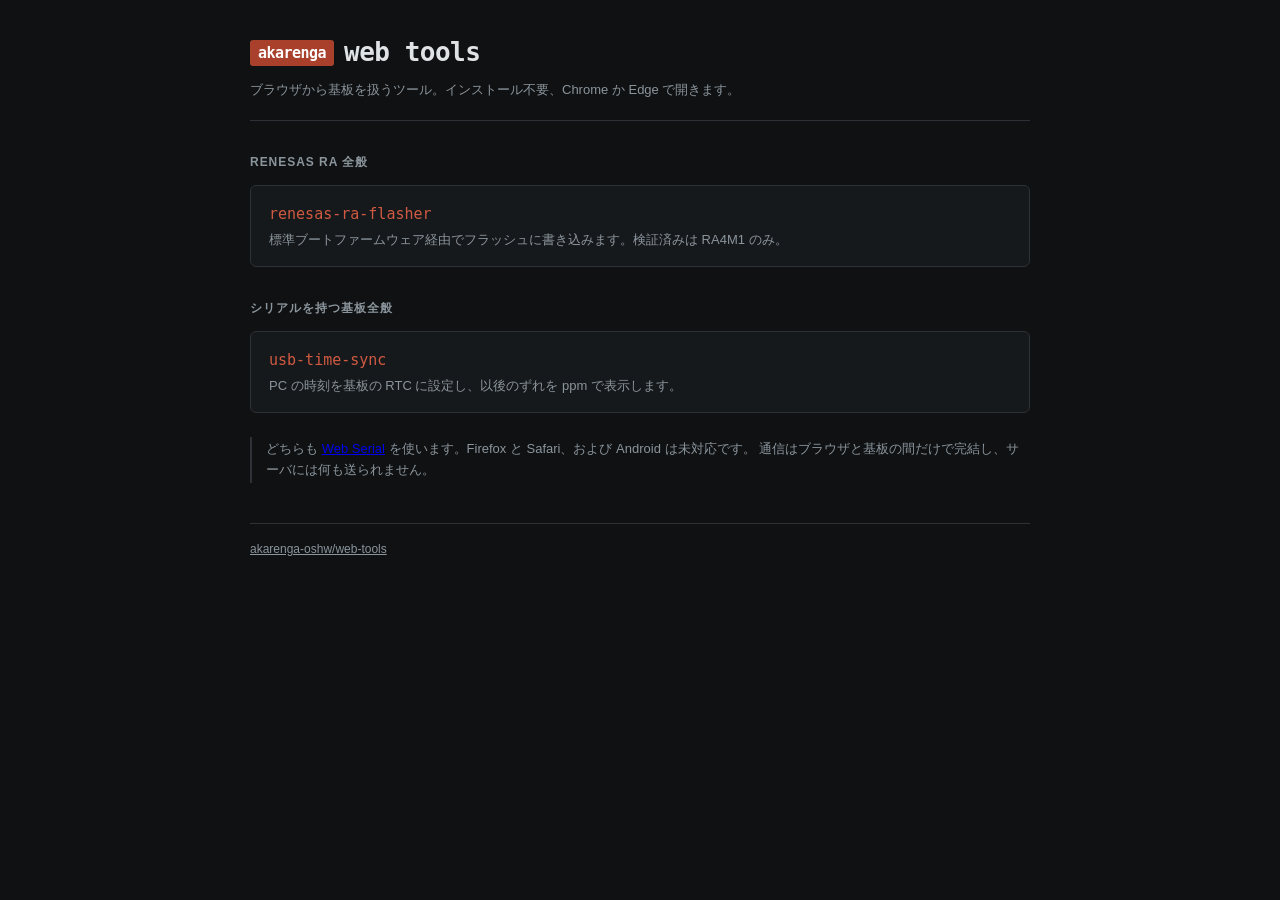
==== index.html @ 1b8b0024 "add the flasher and the time sync page" ====
<!doctype html>
<html lang="ja">
<head>
<meta charset="utf-8">
<meta name="viewport" content="width=device-width, initial-scale=1">
<title>web tools — akarenga-oshw</title>
<style>
  :root{
    --ink:#0f1113;
    --panel:#16191c;
    --panel-2:#1d2125;
    --line:#2c3237;
    --text:#dfe3e6;
    --dim:#8b959c;
    --brick:#a8402c;      /* 赤煉瓦 */
    --brick-lit:#d05a41;
    --mono: ui-monospace, "SF Mono", "Cascadia Mono", "Roboto Mono", "Noto Sans Mono CJK JP", Menlo, monospace;
    --ui: "Helvetica Neue", Arial, "Hiragino Sans", "Noto Sans JP", sans-serif;
  }
  *{box-sizing:border-box}
  body{
    margin:0; background:var(--ink); color:var(--text);
    font-family:var(--ui); font-size:14px; line-height:1.6;
  }
  .wrap{max-width:820px; margin:0 auto; padding:32px 20px 64px}

  header{border-bottom:1px solid var(--line); padding-bottom:20px; margin-bottom:28px}
  h1{
    font-family:var(--mono); font-size:26px; font-weight:600;
    letter-spacing:-0.02em; margin:0 0 6px;
  }
  h1 .chip{
    display:inline-block; background:var(--brick); color:#fff;
    padding:1px 8px; border-radius:3px; font-size:15px; vertical-align:3px; margin-right:10px;
  }
  header p{margin:0; color:var(--dim); font-size:13px}

  h2{
    font-size:12px; font-weight:600; letter-spacing:.08em; text-transform:uppercase;
    color:var(--dim); margin:32px 0 12px;
  }

  a.tool{
    display:block; text-decoration:none; color:inherit;
    background:var(--panel); border:1px solid var(--line); border-radius:6px;
    padding:16px 18px; margin-bottom:10px;
  }
  a.tool:hover{background:var(--panel-2); border-color:var(--brick)}
  a.tool .name{font-family:var(--mono); font-size:15px; color:var(--brick-lit)}
  a.tool .desc{margin:4px 0 0; color:var(--dim); font-size:13px}

  .note{
    border-left:2px solid var(--line); padding:2px 0 2px 14px;
    color:var(--dim); font-size:13px; margin:24px 0 0;
  }
  code{font-family:var(--mono); font-size:.92em; color:var(--text)}
  footer{margin-top:40px; padding-top:16px; border-top:1px solid var(--line); color:var(--dim); font-size:12px}
  footer a{color:var(--dim)}
</style>
</head>
<body>
<div class="wrap">

  <header>
    <h1><span class="chip">akarenga</span>web tools</h1>
    <p>ブラウザから基板を扱うツール。インストール不要、Chrome か Edge で開きます。</p>
  </header>

  <h2>Renesas RA 全般</h2>

  <a class="tool" href="./renesas-ra-flasher/">
    <div class="name">renesas-ra-flasher</div>
    <p class="desc">
      標準ブートファームウェア経由でフラッシュに書き込みます。検証済みは RA4M1 のみ。
    </p>
  </a>

  <h2>シリアルを持つ基板全般</h2>

  <a class="tool" href="./usb-time-sync/">
    <div class="name">usb-time-sync</div>
    <p class="desc">
      PC の時刻を基板の RTC に設定し、以後のずれを ppm で表示します。
    </p>
  </a>

  <p class="note">
    どちらも <a href="https://developer.mozilla.org/ja/docs/Web/API/Web_Serial_API">Web Serial</a>
    を使います。Firefox と Safari、および Android は未対応です。
    通信はブラウザと基板の間だけで完結し、サーバには何も送られません。
  </p>

  <footer>
    <a href="https://github.com/akarenga-oshw/web-tools">akarenga-oshw/web-tools</a>
  </footer>

</div>
</body>
</html>
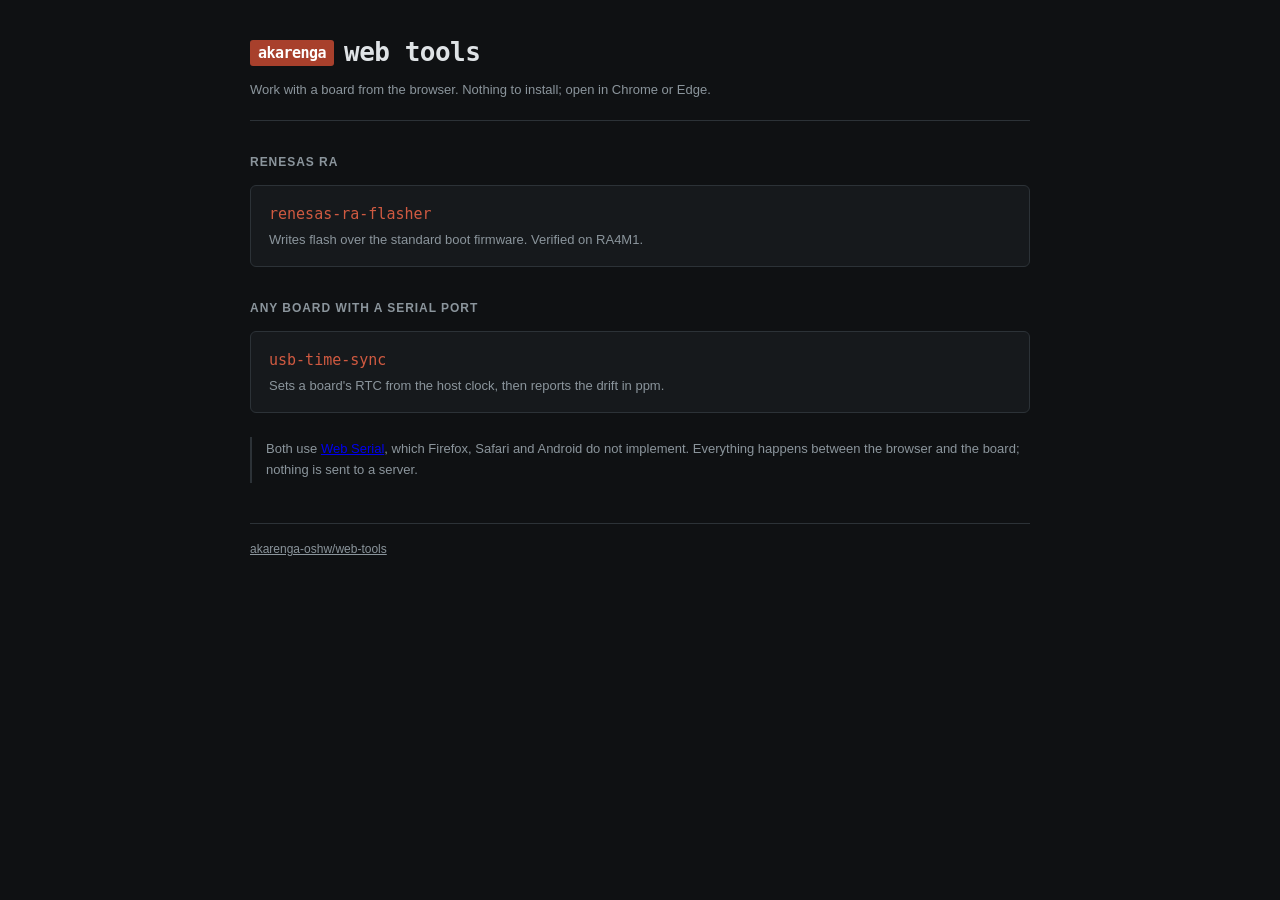
==== commit 7539c7d7: "write the flasher in English" ====
--- a/index.html
+++ b/index.html
@@ -1,5 +1,5 @@
 <!doctype html>
-<html lang="ja">
+<html lang="en">
 <head>
 <meta charset="utf-8">
 <meta name="viewport" content="width=device-width, initial-scale=1">
@@ -12,7 +12,7 @@
     --line:#2c3237;
     --text:#dfe3e6;
     --dim:#8b959c;
-    --brick:#a8402c;      /* 赤煉瓦 */
+    --brick:#a8402c;      /* red brick (akarenga) */
     --brick-lit:#d05a41;
     --mono: ui-monospace, "SF Mono", "Cascadia Mono", "Roboto Mono", "Noto Sans Mono CJK JP", Menlo, monospace;
     --ui: "Helvetica Neue", Arial, "Hiragino Sans", "Noto Sans JP", sans-serif;
@@ -53,7 +53,6 @@
     border-left:2px solid var(--line); padding:2px 0 2px 14px;
     color:var(--dim); font-size:13px; margin:24px 0 0;
   }
-  code{font-family:var(--mono); font-size:.92em; color:var(--text)}
   footer{margin-top:40px; padding-top:16px; border-top:1px solid var(--line); color:var(--dim); font-size:12px}
   footer a{color:var(--dim)}
 </style>
@@ -63,31 +62,31 @@
 
   <header>
     <h1><span class="chip">akarenga</span>web tools</h1>
-    <p>ブラウザから基板を扱うツール。インストール不要、Chrome か Edge で開きます。</p>
+    <p>Work with a board from the browser. Nothing to install; open in Chrome or Edge.</p>
   </header>
 
-  <h2>Renesas RA 全般</h2>
+  <h2>Renesas RA</h2>
 
   <a class="tool" href="./renesas-ra-flasher/">
     <div class="name">renesas-ra-flasher</div>
     <p class="desc">
-      標準ブートファームウェア経由でフラッシュに書き込みます。検証済みは RA4M1 のみ。
+      Writes flash over the standard boot firmware. Verified on RA4M1.
     </p>
   </a>
 
-  <h2>シリアルを持つ基板全般</h2>
+  <h2>Any board with a serial port</h2>
 
   <a class="tool" href="./usb-time-sync/">
     <div class="name">usb-time-sync</div>
     <p class="desc">
-      PC の時刻を基板の RTC に設定し、以後のずれを ppm で表示します。
+      Sets a board's RTC from the host clock, then reports the drift in ppm.
     </p>
   </a>
 
   <p class="note">
-    どちらも <a href="https://developer.mozilla.org/ja/docs/Web/API/Web_Serial_API">Web Serial</a>
-    を使います。Firefox と Safari、および Android は未対応です。
-    通信はブラウザと基板の間だけで完結し、サーバには何も送られません。
+    Both use <a href="https://developer.mozilla.org/en-US/docs/Web/API/Web_Serial_API">Web Serial</a>,
+    which Firefox, Safari and Android do not implement. Everything happens between
+    the browser and the board; nothing is sent to a server.
   </p>
 
   <footer>
